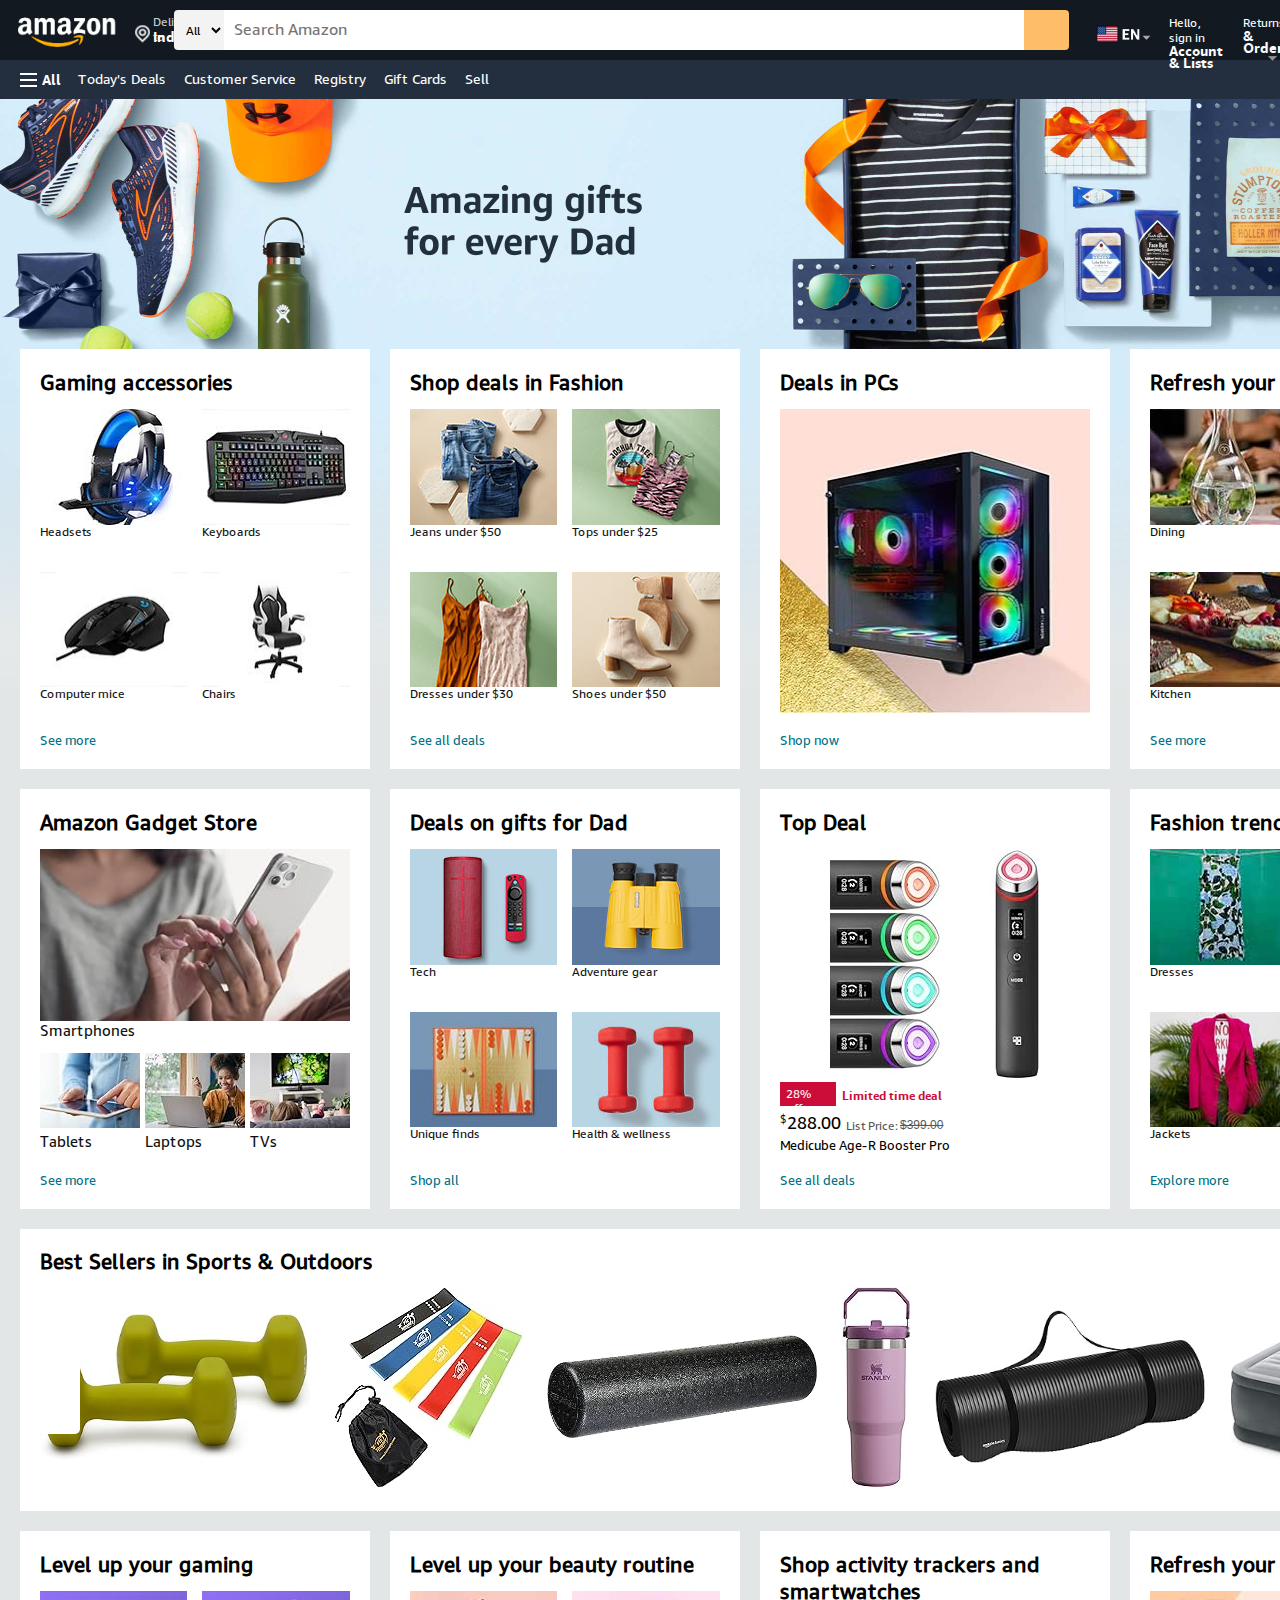
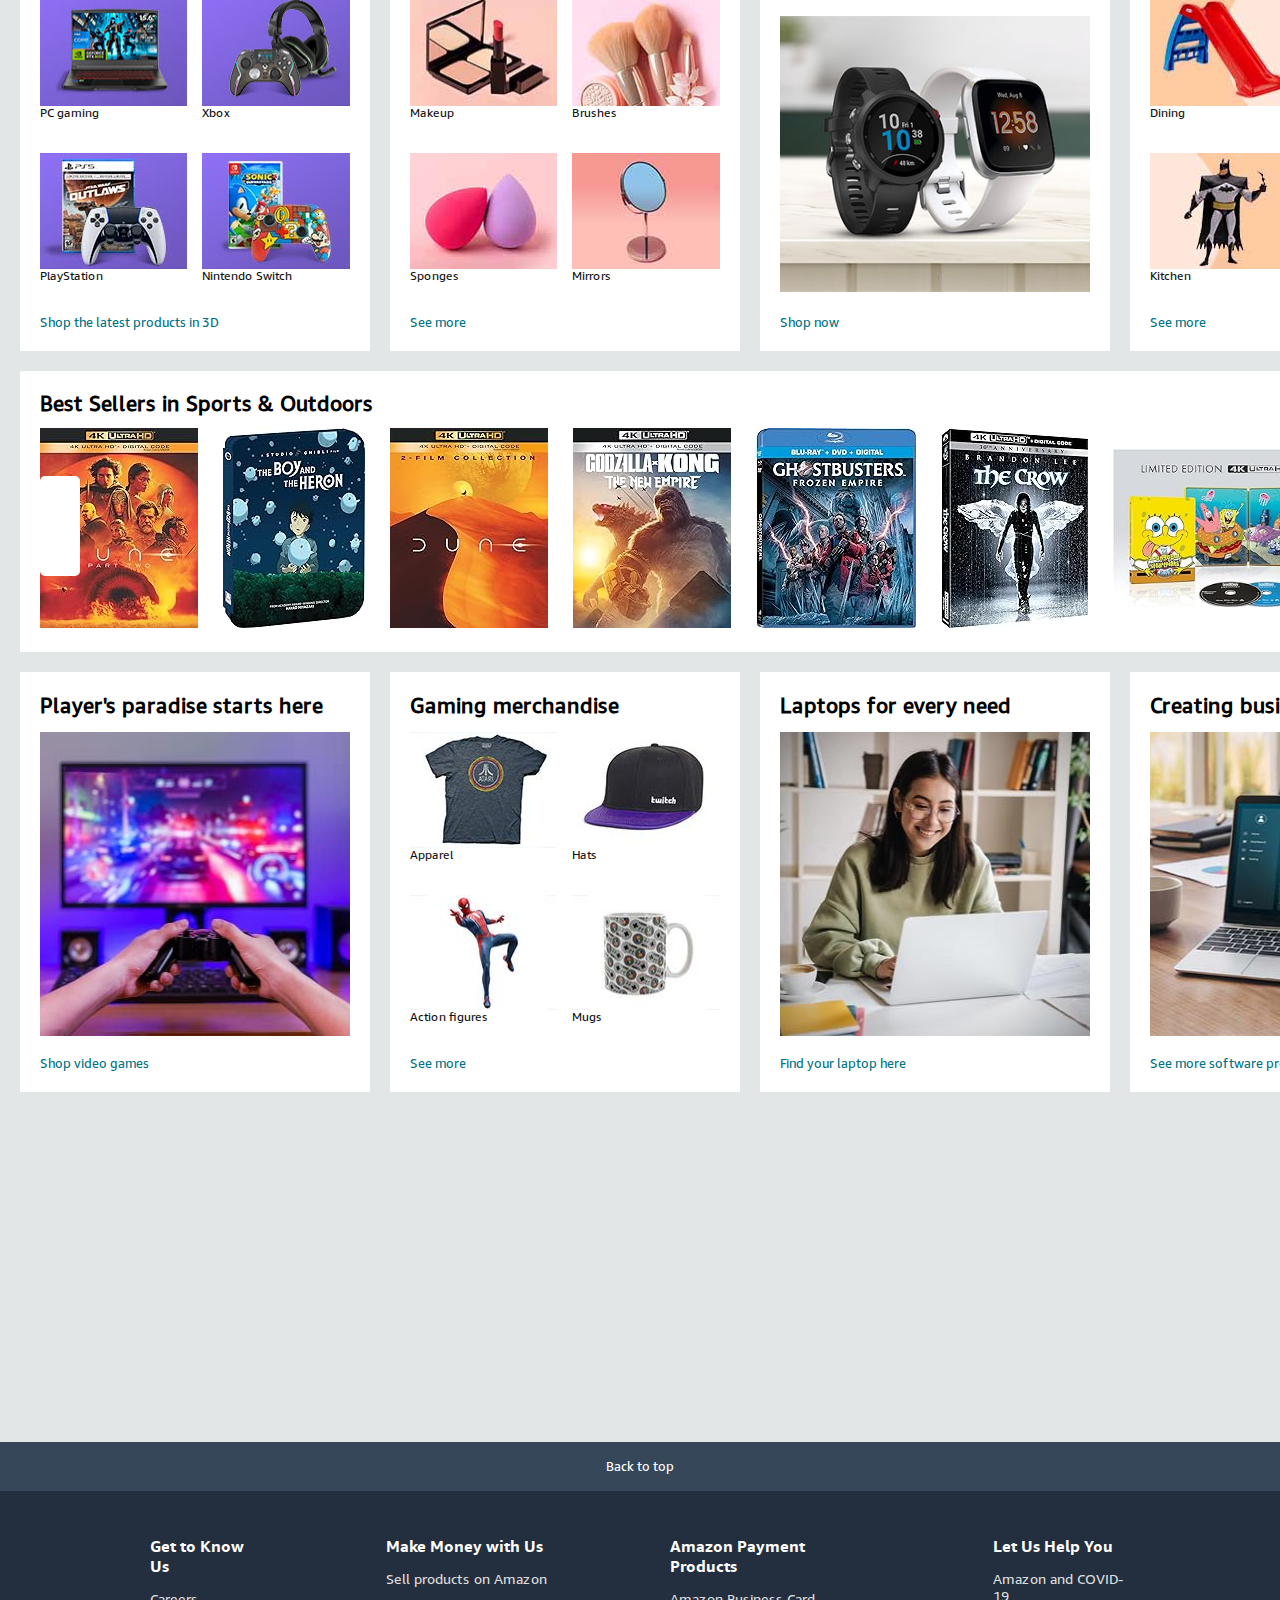
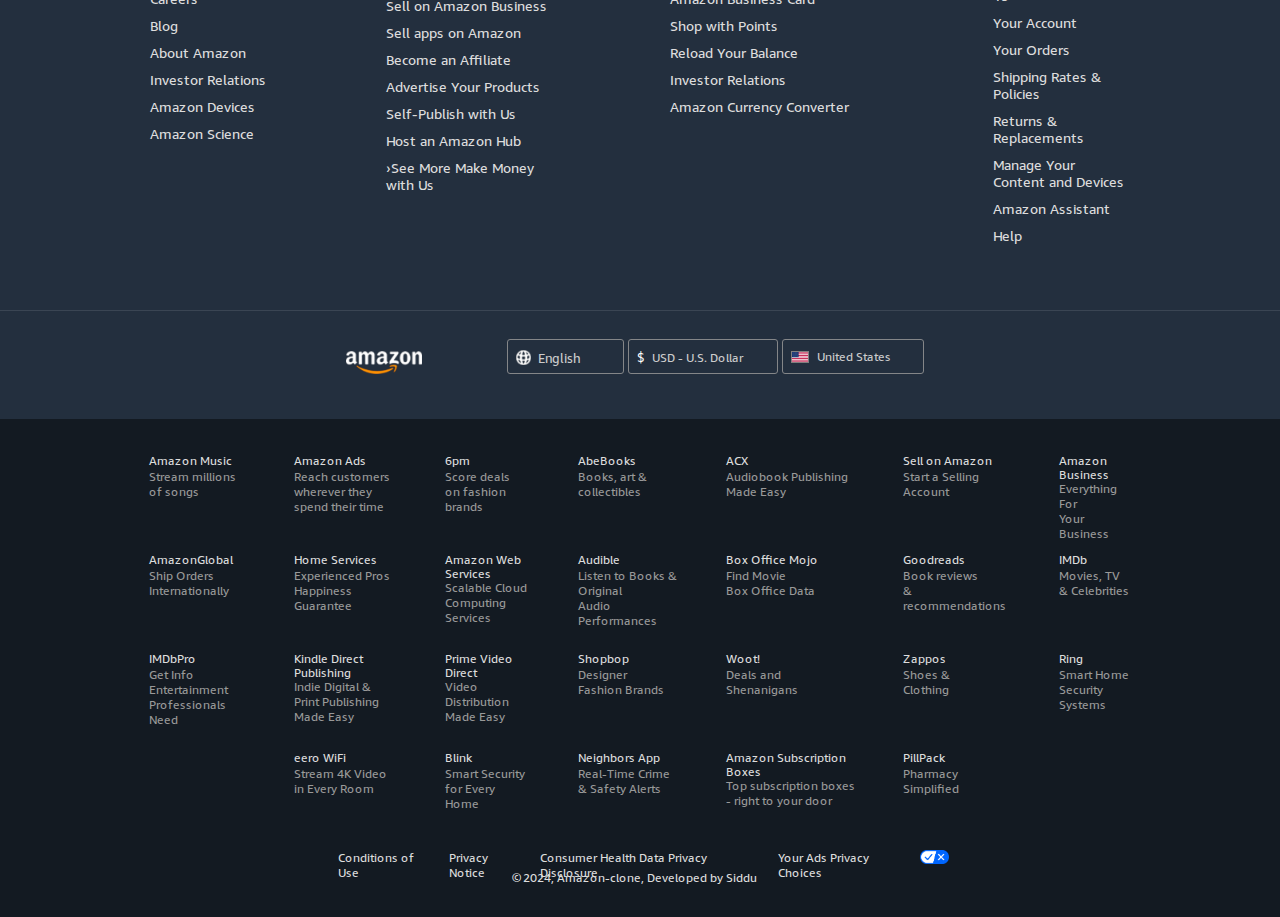
==== index.html @ ac3d7bfd "first commit" ====
<!DOCTYPE html>
<html lang="en">

<head>
  <meta charset="UTF-8" />
  <meta name="viewport" content="width=device-width, initial-scale=1.0" />
  <title>Amazon</title>
  <link rel="stylesheet" href="style.css" />
  <link rel="icon"
    href="[data-uri]" />
  <link rel="stylesheet" href="https://cdnjs.cloudflare.com/ajax/libs/font-awesome/6.5.2/css/all.min.css"
    integrity="sha512-SnH5WK+bZxgPHs44uWIX+LLJAJ9/2PkPKZ5QiAj6Ta86w+fsb2TkcmfRyVX3pBnMFcV7oQPJkl9QevSCWr3W6A=="
    crossorigin="anonymous" referrerpolicy="no-referrer" />
  <link rel="stylesheet" href="s.css">
</head>

<body>
  <header>
    <div class="nav-bar">
      <div class="container">
        <div class="logo">
          <img class="logo-ss" src="assets/logo0.PNG" width="99px" height="49px" alt="" />
        </div>

        <div class="loc">
          <div class="loc-icon">
            <img src="assets/3.0.PNG" width="15ppx" height="18px" alt="" />
            <div class="add">
              <div class="add">
                <p id="d">Deliver to</p>
                <p id="i">India</p>
              </div>
            </div>
          </div>
        </div>
        <div class="nav-search">
          <select class="search-select">
            <option class="option">All</option>
          </select>
          <input placeholder="Search Amazon" class="search-input" />
          <div class="search-icon">
            <i class="fa-solid fa-magnifying-glass"></i>
          </div>
        </div>
        <div class="lang">
          <div class="en">
            <img src="assets/EN2.png" class="EN" width="55px" height="17.5px" alt="" />
          </div>
        </div>
        <div class="text1">
          <p class="t1">Hello, sign in</p>
          <div class="t2-">
            <p class="t2">Account & Lists</p>
            <img class="dd" src="assets/60995.png" width="9px" alt="" />
          </div>
        </div>
        <div class="text2">
          <p class="t1">Returns</p>
          <div class="t2-">
            <p class="t2">& Orders</p>
          </div>
        </div>
        <div class="cart">
          <img class="cartimg" src="assets/cart.png" height="28px" width="39px" alt="" />
          <div class="o">
            <p>0</p>
          </div>
          <div class="t3">
            <p class="t2">Cart</p>
          </div>
        </div>
      </div>
    </div>
    <div class="nav-bar-bar">
      <div class="container2">
        <div onclick="openNav()" class="all1">
          <img class="bar" src="assets/bar.png" width="17px" height="14px" alt="" />
          <p class="all2">All</p>
          </a>
        </div>
        <div class="pannel">
          <div class="pannel-ops">
            <a href="#">
              <p class="p1">Today's Deals</p>
              <p class="p1">Customer Service</p>
              <p class="p1">Registry</p>
              <p class="p1">Gift Cards</p>
              <p class="p1">Sell</p>
            </a>
          </div>
        </div>
      </div>
    </div>
  </header>
  <div onclick="closeNav()" class="overlay" id="over-lay"></div>
  <div onclick="closeNav()" class="xx" id="xxx"><i class="fa-solid fa-xmark"></i></i></div>
  <div class="side-bar" id="mysidenav">
    <div class="side-bar-heder">
      <div class="user-icon">
        <i class="fa-solid fa-circle-user"></i>
      </div>
      <p>Hello, sign in</p>
    </div>
    <div class="main-con">
      <div class="side-bar-con-header">Digital Content & Devices</div>

      <div class="sidenavrow">
        <div>Amazon Music</div>
        <i class="fa-solid fa-chevron-right" style="color: #8e9090"></i>
      </div>
      <div class="sidenavrow">
        <div>Kindle E-readers & Books</div>
        <i class="fa-solid fa-chevron-right" style="color: #8e9090"></i>
      </div>
      <div class="sidenavrow">
        <div>Amazon Appstore</div>
        <i class="fa-solid fa-chevron-right" style="color: #8e9090"></i>
      </div>
      <hr>
      <div class="side-bar-con-header">Shop by Department</div>

      <div class="sidenavrow">
        <div>Electronics</div>
        <i class="fa-solid fa-chevron-right" style="color: #8e9090"></i>
      </div>
      <div class="sidenavrow">
        <div>Computer</div>
        <i class="fa-solid fa-chevron-right" style="color: #8e9090"></i>
      </div>
      <div class="sidenavrow">
        <div>Smart Home</div>
        <i class="fa-solid fa-chevron-right" style="color: #8e9090"></i>
      </div>
      <div class="sidenavrow">
        <div>Arts & Crafts</div>
        <i class="fa-solid fa-chevron-right" style="color: #8e9090"></i>
      </div>
      <hr>
      <div class="sidenavrow">
        <div>Automotive</div>
        <i class="fa-solid fa-chevron-right" style="color: #8e9090"></i>
      </div>
      <div class="sidenavrow">
        <div>Baby</div>
        <i class="fa-solid fa-chevron-right" style="color: #8e9090"></i>
      </div>
      <div class="sidenavrow">
        <div>Beauty and Personal Care</div>
        <i class="fa-solid fa-chevron-right" style="color: #8e9090"></i>
      </div>
      <div class="sidenavrow">
        <div>Women's Fashion</div>
        <i class="fa-solid fa-chevron-right" style="color: #8e9090"></i>
      </div>
      <div class="sidenavrow">
        <div>Men's Fashion</div>
        <i class="fa-solid fa-chevron-right" style="color: #8e9090"></i>
      </div>
      <div class="sidenavrow">
        <div>Boys' Fashion</div>
        <i class="fa-solid fa-chevron-right" style="color: #8e9090"></i>
      </div>
      <div class="sidenavrow">
        <div>Health and Household</div>
        <i class="fa-solid fa-chevron-right" style="color: #8e9090"></i>
      </div>
      <div class="sidenavrow">
        <div>Home and Kitchen</div>
        <i class="fa-solid fa-chevron-right" style="color: #8e9090"></i>
      </div>
      <div class="sidenavrow">
        <div>Industrial and Scientific</div>
        <i class="fa-solid fa-chevron-right" style="color: #8e9090"></i>
      </div>
      <div class="sidenavrow">
        <div>Sports and Outdoors</div>
        <i class="fa-solid fa-chevron-right" style="color: #8e9090"></i>
      </div>
      <div class="sidenavrow">
        <div>Software</div>
        <i class="fa-solid fa-chevron-right" style="color: #8e9090"></i>
      </div>
      <div class="sidenavrow">
        <div>Toys and Games</div>
        <i class="fa-solid fa-chevron-right" style="color: #8e9090"></i>
      </div>
      <div class="sidenavrow">
        <div>Video Games</div>
        <i class="fa-solid fa-chevron-right" style="color: #8e9090"></i>
      </div>
      <div class="sidenavrow">
        <div>See less</div>
        <i class="fa-solid fa-chevron-right" style="color: #8e9090"></i>
      </div>

    </div>
  </div>


  <section>
    <div class="slider">
      <div class="mask1">
        <div class="slider-img-list">
          <img src="assets/1.jpg" class="slider-img" alt="">
          <img src="assets/2.jpg" class="slider-img" alt="">
          <img src="assets/3.jpg" class="slider-img" alt="">
          <img src="assets/4.jpg" class="slider-img" alt="">
          <img src="assets/5.jpg" class="slider-img" alt="">
          <img src="assets/6.jpg" class="slider-img" alt="">
        </div>
      </div>
      <div class="all">
        <button class="btn-left" id="slide-btn-left"><i class="fa-solid fa-chevron-left"></i></button>
        <button class="btn-right" id="slide-btn-right"><i class="fa-solid fa-chevron-right"></i></button>
      </div>
    </div>
  </section>


  <div class="container3">

    <div class="product-card cc1">
      <h2>Gaming accessories</h2>
      <div class="product-img1 product-img"><img src="assets/product carts/1/1.jpg" alt="">
        <div class="p1-text">Headsets</div>
      </div>

      <div class="product-img2 product-img"><img src="assets/product carts/1/2.jpg" alt="">
        <div class="p1-text">Keyboards</div>
      </div>

      <div class="product-img3 product-img"><img src="assets/product carts/1/3.jpg" alt="">
        <div class="p1-text">Computer mice</div>
      </div>

      <div class="product-img4 product-img"><img src="assets/product carts/1/4.jpg" alt="">
        <div class="p1-text">Chairs</div>
      </div>

      <a href="#">See more</a>
    </div>
    <div class="product-card">
      <h2>Shop deals in Fashion</h2>
      <div class="product-img1 product-img"><img src="assets/product carts/2/1.jpg" alt="">
        <div class="p1-text">Jeans under $50</div>
      </div>

      <div class="product-img2 product-img"><img src="assets/product carts/2/2.jpg" alt="">
        <div class="p1-text">Tops under $25</div>
      </div>

      <div class="product-img3 product-img"><img src="assets/product carts/2/3.jpg" alt="">
        <div class="p1-text">Dresses under $30</div>
      </div>

      <div class="product-img4 product-img"><img src="assets/product carts/2/4.jpg" alt="">
        <div class="p1-text">Shoes under $50</div>
      </div>

      <a href="#">See all deals</a>
    </div>
    <div class="product-card">
      <h2>Deals in PCs</h2>
      <div class="product-img1B product-img"><img src="assets/product carts/3/1.jpg" alt=""></div>
      <a href="#">Shop now</a>
    </div>
    <div class="product-card cc4">
      <h2>Refresh your space</h2>
      <div class="product-img1 product-img"><img src="assets/product carts/4/1.jpg" alt="">
        <div class="p1-text">Dining</div>
      </div>

      <div class="product-img2 product-img"><img src="assets/product carts/4/2.jpg" alt="">
        <div class="p1-text">Home</div>
      </div>

      <div class="product-img3 product-img"><img src="assets/product carts/4/3.jpg" alt="">
        <div class="p1-text">Kitchen</div>
      </div>

      <div class="product-img4 product-img"><img src="assets/product carts/4/4.jpg" alt="">
        <div class="p1-text">Health and Beauty</div>
      </div>

      <a href="#">See more</a>
    </div>

    <div class="row-spe"></div>


    <div class="product-card cc1">
      <h2>Amazon Gadget Store</h2>
      <div class="cc1-p-i1"><img src="assets/product carts/5/1.jpg" alt="">
        <div class="p1-text">Smartphones</div>
      </div>
      <div class="cc1-p-i2"><img src="assets/product carts/5/2.jpg" alt="">
        <div class="p1-text">Tablets</div>
      </div>
      <div class="cc1-p-i2 mid-cc1-p-i3"><img src="assets/product carts/5/3.jpg" alt="">
        <div class="p1-text">Laptops</div>
      </div>
      <div class="cc1-p-i2"><img src="assets/product carts/5/4.jpg" alt="">
        <div class="p1-text">TVs</div>
      </div>
      <a href="#">See more</a>
    </div>
    <div class="product-card">
      <h2>Deals on gifts for Dad</h2>
      <div class="product-img1 product-img"><img src="assets/product carts/6/1.jpg" alt="">
        <div class="p1-text">Tech</div>
      </div>

      <div class="product-img2 product-img"><img src="assets/product carts/6/2.jpg" alt="">
        <div class="p1-text">Adventure gear</div>
      </div>

      <div class="product-img3 product-img"><img src="assets/product carts/6/3.jpg" alt="">
        <div class="p1-text">Unique finds</div>
      </div>

      <div class="product-img4 product-img"><img src="assets/product carts/6/4.jpg" alt="">
        <div class="p1-text">Health & wellness</div>
      </div>

      <a href="#">Shop all</a>
    </div>
    <div class="product-card">
      <h2>Top Deal</h2>
      <div class="product-img1Ba product-img"><img src="assets/product carts/7/1.jpg" alt=""></div>
      <div class="dis-28">
        <p>28% off</p><span>Limited time deal</span>
      </div>
      <div class="dis-pri"><span>$</span>288.00<p>List Price:
        <div class="line">$399.00</div>
        </p>
        <hr>
        <div class="dis-list">Medicube Age-R Booster Pro</div>
      </div>

      <a href="#">See all deals</a>
    </div>
    <div class="product-card cc4">
      <h2>Fashion trends you like</h2>
      <div class="product-img1 product-img"><img src="assets/product carts/8/1.jpg" alt="">
        <div class="p1-text">Dresses</div>
      </div>

      <div class="product-img2 product-img"><img src="assets/product carts/8/2.jpg" alt="">
        <div class="p1-text">Knits</div>
      </div>

      <div class="product-img3 product-img"><img src="assets/product carts/8/3.jpg" alt="">
        <div class="p1-text">Jackets</div>
      </div>

      <div class="product-img4 product-img"><img src="assets/product carts/8/4.jpg" alt="">
        <div class="p1-text">Jewelry</div>
      </div>

      <a href="#">Explore more</a>
    </div>

    <div class="row-spe"></div>

    <div class="pro-slider">
      <h2>Best Sellers in Sports & Outdoors</h2>
      <div class="proslider">
        <button class="right-bar">
          <div class="isl"><i class="fa-solid fa-chevron-left"></i></div>
        </button>
        <button class="right-bar left">
          <div class="isl"><i class="fa-solid fa-chevron-right"></i></div>
        </button>
        <div class="slide">
          <img class="simg" src="assets/slider/1/1.jpg" alt="">
          <img class="simg" src="assets/slider/1/2.jpg" alt="">
          <img class="simg" src="assets/slider/1/3.jpg" alt="">
          <img class="simg" src="assets/slider/1/4.jpg" alt="">
          <img class="simg" src="assets/slider/1/5.jpg" alt="">
          <img class="simg" src="assets/slider/1/6.jpg" alt="">
          <img class="simg" src="assets/slider/1/7.jpg" alt="">
          <img class="simg" src="assets/slider/1/8.jpg" alt="">
          <img class="simg" src="assets/slider/1/9.jpg" alt="">
          <img class="simg" src="assets/slider/1/10.jpg" alt="">
          <img class="simg" src="assets/slider/1/11.jpg" alt="">
          <img class="simg" src="assets/slider/1/12.jpg" alt="">
          <img class="simg" src="assets/slider/1/13.jpg" alt="">
          <img class="simg" src="assets/slider/1/14.jpg" alt="">
          <img class="simg" src="assets/slider/1/15.jpg" alt="">
          <img class="simg" src="assets/slider/1/16.jpg" alt="">
          <img class="simg" src="assets/slider/1/17.jpg" alt="">
          <img class="simg" src="assets/slider/1/18.jpg" alt="">
          <img class="simg" src="assets/slider/1/19.jpg" alt="">
          <img class="simg" src="assets/slider/1/20.jpg" alt="">
        </div>
      </div>
    </div>

    <div class="row-spe"></div>



    <div class="product-card cc1">
      <h2>Level up your gaming</h2>
      <div class="product-img1 product-img"><img src="assets/product carts/9/1.jpg" alt="">
        <div class="p1-text">PC gaming</div>
      </div>

      <div class="product-img2 product-img"><img src="assets/product carts/9/2.jpg" alt="">
        <div class="p1-text">Xbox</div>
      </div>

      <div class="product-img3 product-img"><img src="assets/product carts/9/3.jpg" alt="">
        <div class="p1-text">PlayStation</div>
      </div>

      <div class="product-img4 product-img"><img src="assets/product carts/9/4.jpg" alt="">
        <div class="p1-text">Nintendo Switch</div>
      </div>

      <a href="#">Shop the latest products in 3D</a>
    </div>
    <div class="product-card">
      <h2>Level up your beauty routine</h2>
      <div class="product-img1 product-img"><img src="assets/product carts/10/1.jpg" alt="">
        <div class="p1-text">Makeup</div>
      </div>

      <div class="product-img2 product-img"><img src="assets/product carts/10/2.jpg" alt="">
        <div class="p1-text">Brushes</div>
      </div>

      <div class="product-img3 product-img"><img src="assets/product carts/10/3.jpg" alt="">
        <div class="p1-text">Sponges</div>
      </div>

      <div class="product-img4 product-img"><img src="assets/product carts/10/4.jpg" alt="">
        <div class="p1-text">Mirrors</div>
      </div>

      <a href="#">See more</a>
    </div>
    <div class="product-card">
      <h2>Shop activity trackers and smartwatches</h2>
      <div class="product-img1B product-img sp1"><img src="assets/product carts/11/1.jpg" alt=""></div>
      <a href="#">Shop now</a>
    </div>
    <div class="product-card cc4">
      <h2>Refresh your space</h2>
      <div class="product-img1 product-img"><img src="assets/product carts/12/1.jpg" alt="">
        <div class="p1-text">Dining</div>
      </div>

      <div class="product-img2 product-img"><img src="assets/product carts/12/2.jpg" alt="">
        <div class="p1-text">Home</div>
      </div>

      <div class="product-img3 product-img"><img src="assets/product carts/12/3.jpg" alt="">
        <div class="p1-text">Kitchen</div>
      </div>

      <div class="product-img4 product-img"><img src="assets/product carts/12/4.jpg" alt="">
        <div class="p1-text">Health and Beauty</div>
      </div>

      <a href="#">See more</a>
    </div>

    <div class="row-spe"></div>

    <div class="pro-slider">
      <h2>Best Sellers in Sports & Outdoors</h2>
      <div class="proslider">
        <button class="right-bar">
          <div class="isl"><i class="fa-solid fa-chevron-left"></i></div>
        </button>
        <button class="right-bar left">
          <div class="isl"><i class="fa-solid fa-chevron-right"></i></div>
        </button>
        <div class="slide">
          <img class="simg" src="assets/slider/2/1.jpg" alt="">
          <img class="simg" src="assets/slider/2/2.jpg" alt="">
          <img class="simg" src="assets/slider/2/3.jpg" alt="">
          <img class="simg" src="assets/slider/2/4.jpg" alt="">
          <img class="simg" src="assets/slider/2/5.jpg" alt="">
          <img class="simg" src="assets/slider/2/6.jpg" alt="">
          <img class="simg" src="assets/slider/2/7.jpg" alt="">
          <img class="simg" src="assets/slider/2/8.jpg" alt="">
          <img class="simg" src="assets/slider/2/9.jpg" alt="">
          <img class="simg" src="assets/slider/2/10.jpg" alt="">
          <img class="simg" src="assets/slider/2/11.jpg" alt="">
          <img class="simg" src="assets/slider/2/12.jpg" alt="">
          <img class="simg" src="assets/slider/2/13.jpg" alt="">
          <img class="simg" src="assets/slider/2/14.jpg" alt="">
          <img class="simg" src="assets/slider/2/15.jpg" alt="">
          <img class="simg" src="assets/slider/2/16.jpg" alt="">
          <img class="simg" src="assets/slider/2/17.jpg" alt="">
          <img class="simg" src="assets/slider/2/18.jpg" alt="">
          <img class="simg" src="assets/slider/2/19.jpg" alt="">
          <img class="simg" src="assets/slider/2/20.jpg" alt="">
        </div>
      </div>
    </div>

    <div class="row-spe"></div>

    <div class="product-card lf1">
      <h2>Player's paradise starts here</h2>
      <div class="product-img1B product-img"><img src="assets/product carts/13/1.jpg" alt=""></div>
      <a href="#">Shop video games</a>
    </div>
    <div class="product-card">
      <h2>Gaming merchandise</h2>
      <div class="product-img1 product-img"><img src="assets/product carts/14/1.jpg" alt="">
        <div class="p1-text">Apparel</div>
      </div>

      <div class="product-img2 product-img"><img src="assets/product carts/14/2.jpg" alt="">
        <div class="p1-text">Hats</div>
      </div>

      <div class="product-img3 product-img"><img src="assets/product carts/14/3.jpg" alt="">
        <div class="p1-text">Action figures</div>
      </div>

      <div class="product-img4 product-img"><img src="assets/product carts/14/4.jpg" alt="">
        <div class="p1-text">Mugs</div>
      </div>

      <a href="#">See more</a>
    </div>
    <div class="product-card">
      <h2>Laptops for every need</h2>
      <div class="product-img1B product-img"><img src="assets/product carts/13/2.jpg" alt=""></div>
      <a href="#">Find your laptop here</a>
    </div>
    <div class="product-card ll1">
      <h2>Creating business solutions</h2>
      <div class="product-img1B product-img"><img src="assets/product carts/13/3.jpg" alt=""></div>
      <a href="#">See more software products</a>
    </div>
  </div>





  <script src="script.js"></script>
</body>

<footer>
  <div class="back"><a href="#">Back to top</a></div>
  <div class="footer2">
    <div class="foot2">
      <div class="foot2-con">
        <div class="li1">
          <ul>
            <span class="sp1">Get to Know Us</span>
            <div class="space"></div>
            <a href="#">Careers</a>
            <a href="#">Blog</a>
            <a href="#">About Amazon</a>
            <a href="#">Investor Relations</a>
            <a href="#">Amazon Devices</a>
            <a href="#">Amazon Science</a>
          </ul>
        </div>

        <div class="col-sep"></div>

        <div class="li1 li2">
          <ul>
            <span class="sp1">Make Money with Us</span>
            <div class="space"></div>
            <a href="#">Sell products on Amazon</a>
            <a href="#">Sell on Amazon Business</a>
            <a href="#">Sell apps on Amazon</a>
            <a href="#">Become an Affiliate</a>
            <a href="#">Advertise Your Products</a>
            <a href="#">Self-Publish with Us</a>
            <a href="#">Host an Amazon Hub</a>
            <a href="#">›See More Make Money with Us</a>
          </ul>
        </div>

        <div class="col-sep"></div>

        <div class="li1 li3">
          <ul>
            <span class="sp1">Amazon Payment Products</span>
            <div class="space"></div>
            <a href="#">Amazon Business Card</a>
            <a href="#">Shop with Points</a>
            <a href="#">Reload Your Balance</a>
            <a href="#">Investor Relations</a>
            <a href="#">Amazon Currency Converter</a>
          </ul>
        </div>

        <div class="col-sep"></div>

        <div class="li1 li4">
          <ul>
            <span class="sp1">Let Us Help You</span>
            <div class="space"></div>
            <a href="#">Amazon and COVID-19</a>
            <a href="#">Your Account</a>
            <a href="#">Your Orders</a>
            <a href="#">Shipping Rates & Policies</a>
            <a href="#">Returns & Replacements</a>
            <a href="#">Manage Your Content and Devices</a>
            <a href="#">Amazon Assistant</a>
            <a href="#">Help</a>
          </ul>
        </div>
      </div>
    </div>
    <div class="footer-line"></div>
    <div class="footer3">
      <div class="foot3">
        <div class="logo2-con"><img src="assets/logo-foot.PNG" width="76px" height="23px" alt=""></div>
        <div class="foot3-boxs">
          <div class="world-foot">
            <img src="assets/world-foot.PNG" width="15px" height="15px" alt="">
            <div class="foot-eng">English</div>
            <ul class="up-down">
              <div class="uu"><i class="fa-solid fa-caret-up"></i></div>
              <div class="dd"><i class="fa-solid fa-caret-down"></i></div>
            </ul>
          </div>
          <div class="foot-usd">
            <span>$</span>
            <div class="usd">USD - U.S. Dollar</div>
          </div>
          <div class="usa">
            <div class="us-logo"><img src="assets/usa.png" width="16px" height="10px" alt=""></div>
            <div class="usd">United States</div>
          </div>
        </div>
      </div>
    </div>

    <div class="footer4">
      <div class="foot4">
        <div class="flc1">
          <div class="fli fli1">
            <ul>
              <span>Amazon Music</span>
              <a href="#">Stream millions of songs</a>
            </ul>
          </div>
          <div class="fl-col-sep"></div>
          <div class="fli fli2">
            <ul>
              <span>Amazon Ads</span>
              <a href="#">Reach customers wherever they spend their time</a>
            </ul>
          </div>
          <div class="fl-col-sep"></div>
          <div class="fli fli3">
            <ul>
              <span>6pm</span>
              <a href="#">Score deals</a>
              <a href="#">on fashion brands</a>
            </ul>
          </div>
          <div class="fl-col-sep"></div>
          <div class="fli fli4">
            <ul>
              <span>AbeBooks</span>
              <a href="#">Books, art & collectibles</a>
            </ul>
          </div>
          <div class="fl-col-sep"></div>
          <div class="fli fli5">
            <ul>
              <span>ACX</span>
              <a href="#">Audiobook Publishing Made Easy</a>
            </ul>
          </div>
          <div class="fl-col-sep"></div>
          <div class="fli fli6">
            <ul>
              <span>Sell on Amazon</span>
              <a href="#">Start a Selling Account</a>
            </ul>
          </div>
          <div class="fl-col-sep"></div>
          <div class="fli fli7">
            <ul>
              <span>Amazon</span>
              <div class="sppp1">Business</div>
              <div class="sppp1-space"></div>
              <a href="#">Everything</a>
              <a href="#">For</a>
              <a href="#">Your Business</a>
            </ul>
          </div>
        </div>

        <div class="lfi-row-sep"></div>

        <div class="flc1">
          <div class="fli fli1">
            <ul>

              <span>AmazonGlobal</span>
              <a href="#">Ship Orders Internationally</a>
            </ul>
          </div>
          <div class="fl-col-sep"></div>
          <div class="fli fli2">
            <ul>
              <span>Home Services</span>
              <a href="#">Experienced Pros Happiness Guarantee</a>
            </ul>
          </div>
          <div class="fl-col-sep"></div>
          <div class="fli fli3">
            <ul>
              <span>Amazon Web</span>
              <div class="sppp1">Services</div>
              <div class="sppp1-space"></div>
              <a href="#">Scalable Cloud Computing Services</a>
            </ul>
          </div>
          <div class="fl-col-sep"></div>
          <div class="fli fli4">
            <ul>

              <span>Audible</span>
              <a href="#">Listen to Books &</a>
              <a href="#">Original</a>
              <a href="#">Audio Performances</a>
            </ul>
          </div>
          <div class="fl-col-sep"></div>
          <div class="fli fli5">
            <ul>

              <span>Box Office Mojo</span>
              <a href="#">Find Movie</a>
              <a href="#">Box Office Data</a>
            </ul>
          </div>
          <div class="fl-col-sep"></div>
          <div class="fli fli6">
            <ul>
              <span>Goodreads</span>
              <a href="#">Book reviews</a>
              <a href="#">& recommendations </a>
            </ul>
          </div>
          <div class="fl-col-sep"></div>
          <div class="fli fli7">
            <ul>

              <span>IMDb</span>
              <a href="#">Movies, TV</a>
              <a href="#">& Celebrities</a>
            </ul>
          </div>
        </div>



        <div class="lfi-row-sep"></div>

        <div class="flc1">
          <div class="fli fli1">
            <ul>
              <span>IMDbPro</span>
              <a href="#">Get Info Entertainment Professionals Need</a>
            </ul>
          </div>
          <div class="fl-col-sep"></div>
          <div class="fli fli2">
            <ul>

              <span>Kindle Direct</span>
              <div class="sppp1">Publishing</div>
              <div class="sppp1-space"></div>
              <a href="#">Indie Digital & Print Publishing Made Easy</a>
            </ul>
          </div>
          <div class="fl-col-sep"></div>
          <div class="fli fli3">
            <ul>
              <span>Prime Video</span>
              <div class="sppp1">Direct</div>
              <div class="sppp1-space"></div>
              <a href="#">Video Distribution Made Easy</a>
            </ul>
          </div>
          <div class="fl-col-sep"></div>
          <div class="fli fli4">
            <ul>


              <span>Shopbop</span>
              <a href="#">Designer</a>
              <a href="#">Fashion Brands</a>
            </ul>
          </div>
          <div class="fl-col-sep"></div>
          <div class="fli fli5">
            <ul>
              <span>Woot!</span>
              <a href="#">Deals and</a>
              <a href="#">Shenanigans</a>
            </ul>
          </div>
          <div class="fl-col-sep"></div>
          <div class="fli fli6">
            <ul>



              <span>Zappos</span>
              <a href="#">Shoes &</a>
              <a href="#">Clothing</a>
            </ul>
          </div>
          <div class="fl-col-sep"></div>
          <div class="fli fli7">
            <ul>
              <span>Ring</span>
              <a href="#">Smart Home</a>
              <a href="#">Security Systems</a>
            </ul>
          </div>
        </div>

        <div class="lfi-row-sep"></div>

        <div class="flc1">
          <div class="fli fli1">

          </div>
          <div class="fl-col-sep"></div>
          <div class="fli fli2">
            <ul>




              <span>eero WiFi</span>
              <a href="#">Stream 4K Video</a>
              <a href="#">in Every Room</a>
            </ul>
          </div>
          <div class="fl-col-sep"></div>
          <div class="fli fli3">
            <ul>
              <span>Blink</span>
              <a href="#">Smart Security</a>
              <a href="#">for Every Home</a>
            </ul>
          </div>
          <div class="fl-col-sep"></div>
          <div class="fli fli4">
            <ul>
              <span>Neighbors App</span>
              <a href="#">Real-Time Crime</a>
              <a href="#">& Safety Alerts</a>
            </ul>
          </div>
          <div class="fl-col-sep"></div>
          <div class="fli fli5">
            <ul>
              <span>Amazon Subscription</span>
              <div class="sppp1">Boxes</div>
              <div class="sppp1-space"></div>
              <a href="#">Top subscription boxes</a>
              <a href="#">- right to your door</a>
            </ul>
          </div>
          <div class="fl-col-sep"></div>
          <div class="fli fli6">
            <ul>
              <span>PillPack</span>
              <a href="#">Pharmacy Simplified</a>
            </ul>
          </div>
          <div class="fl-col-sep"></div>
          <div class="fli fli7">

          </div>
        </div>



      </div>
    </div>



    <div class="footer5">
      <div class="foot5">
        <div class="f5-col1">
          <div class="f5-con1"><p>Conditions of Use</p></div>
          <div class="f5-con2"><p>Privacy Notice</p></div>
          <div class="f5-con3"><p>Consumer Health Data Privacy Disclosure</p></div>
          <div class="f5-con4"><p>Your Ads Privacy Choices</p></div>
          <img src="assets/cpa.png" width="29px" height="14px" alt="">
        </div>
        <div class="f5-col2">©2024, Amazon-clone, Developed by Siddu</div>
      </div>

    </div>


  </div>
</footer>

</html>
---- style.css ----
@font-face {
  font-family: ember;
  src: url(assets/AmazonEmber.ttf);
}
@font-face {
  font-family: emberbold;
  src: url(assets/AmazonEmberBold.ttf);
}
* {
  margin: 0;
  font-family: "ember", Arial;
  border: border-box;
  
}
body{
  background-color: #E3E6E6;
}
.nav-bar {
  height: 60px;
  background-color: rgb(19, 25, 33);
  color: white;
  display: flex;
  align-items: center;
}
.container {
  height: 100%;
  width: 100%;
  display: flex;
  margin-left: 11px;
  margin-right: 11px;
  align-items: center;
}
.logo {
  display: flex;
  align-items: center;
}
.logo-ss {
  width: 99px;
  height: 49px;
  padding: 1px 8px 0px 6px;
  margin: 1px;
}
.logo-ss:hover {
  border: 1px solid white;
  border-radius: 3px;
}
.loc {
  display: flex;
  align-items: center;
  width: 70.638px;
  height: 50px;
  padding: 0px 9px 0px 9px;
  margin: 4.5px 2px 4.5px 0px;
}
.loc:hover {
  border: 1px solid white;
  border-radius: 3px;
}
.loc-icon {
  display: flex;
  align-items: center;
  margin-top: 8px;
  width: 15px;
  height: 18px;
}
#i {
  width: 52.638px;
  height: 16px;
  font-family: "emberbold", Arial;
  font-size: 0.875rem;
  align-items: center;
  padding-bottom: 1px;
}

#d {
  width: 52.638px;
  height: 14px;
  font-family: "ember", Arial;
  font-size: 0.75rem;
  color: #cccccc;
  align-items: center;
}
.add {
  margin-bottom: 4.5px;
  margin-left: 1.5px;
}
.nav-search {
  display: flex;
  width: 894.912px;
  height: 40px;
  border-radius: 4px;
  margin-top: 10px;
  margin-bottom: 10px;
  margin-left: 13px;
  margin-right: 11px;
}
.search-select {
  border-top-left-radius: 4px;
  border-bottom-left-radius: 4px;
  background-color: #f3f3f3;
  width: 50px;
  text-align: center;
  border: none;
  font-size: 0.75rem;
}

.option {
  font-family: "ember", Arial;
}
.search-input {
  width: 785.112px;
  border: none;
  font-size: 1rem;
  font-family: "ember";
  padding: 7px 10px 10px 10px;
}
.search-icon {
  width: 45px;
  height: 40px;
  border-top-right-radius: 4px;
  border-bottom-right-radius: 4px;
  border: none;
  display: flex;
  align-items: center;
  justify-content: center;
  font-size: 1.2rem;
  background-color: #febd68;
  color: black;
}
.lang {
  display: flex;
  width: 55.375px;
  height: 45px;
  padding: 0px 9px 5px 9px;
  margin-left: 7px;
}
.lang:hover {
  border: 1.5px solid white;
  border-radius: 3px;
}
.en {
  margin-top: 20px;
}
.t1 {
  font-family: "ember";
  font-size: 11.95px;
  font-weight: 400;
  color: white;
}
.t2 {
  font-size: 13.8px;
  font-family: "emberbold", Arial;
  color: white;
  line-height: 12px;
}
.t2- {
  display: flex;
  align-items: center;
  gap: 4px;
}
.text1 {
  height: 40px;
  padding: 10px 9px 0px 9px;
  letter-spacing: normal;
}
.text1:hover {
  border: 1.5px solid white;
  border-radius: 3px;
}
.text2 {
  height: 40px;
  padding: 10px 9px 0px 9px;
  letter-spacing: normal;
  margin-left: 2px;
}
.text2:hover {
  border: 1.5px solid white;
  border-radius: 3px;
}
.dd {
  position: absolute;
  margin-top: 22px;
  margin-left: 99px;
}
.cart {
  width: 66px;
  height: 39px;
  display: flex;
  padding: 10px 9px 0px 9px;
}
.cart:hover{
  border: 1.5px solid white;
  border-radius: 3px;
}
.o {
  font-family: "emberbold";
  font-weight: 600;
  font-size: 16px;
  color: orange;
  position: absolute;
  margin-left: 18.5px;
  height: 16px;
  top: 10px;
}
.t3 {
  display: flex;
  margin-top: 15px;
}
.nav-bar-bar {
  height: 39px;
  background-color: #232f3e;
  display: flex;
}
.container2 {
  display: flex;
  padding-left: 11px;
  height: inherit;
}
.all1 {
  display: flex;
  align-items: center;
  height: 23px;
  width: 40.413px;
  padding: 8px 9px 6.5px 9px;
  color: white;
  cursor: pointer;
  transition: visibility 0.3s;
}
.all2 {
  display: flex;
  align-items: center;
  height: 12px;
  width: 18.413px;
  padding-left: 5px;
  font-family: "emberbold";
  font-size: 14px;
  line-height: 1em;
}
.all1:hover{
  border: 1.5px solid white;
  border-radius: 3px;
}
.all1 a{
  display: flex;
  color: white;
  text-decoration: none;
  align-items: center;
}
.pannel {
  display: flex;
  align-items: baseline;
}
.pannel-ops {
  display: flex;
  color: white;
  align-items: center;
  font-size: 14px;
}
.pannel-ops a{
  display: flex;
  color: white;
  text-decoration: none;
}
.p1 {
  display: flex;
  align-items: center;
  height: 12px;
  padding: 13px 9px 12.5px 9px;
  line-height: 1em;
}
.p1:hover {
  border: 1.5px solid white;
  border-radius: 3px;
}
/*********************/
.container3{
    width: 1500px;
    max-height: 100%;
    margin: auto;
    display: flex;
    justify-content: space-between;
    background-color: #E3E6E6;
}
.product-card{
  display: flex;
  width: 350px;
  height: 385px;
  flex-wrap: wrap;
  background-color: rgb(255, 255, 255);
  transform:translateY(-350px);
  padding-bottom: 35px;
}
.product-img1{
  transform: translateY(60px);
  width: 147.250px;
  height: 115.850px;
  margin-right: 15px;
  margin-left: 20px;
}
.product-img2{
  transform: translateY(60px);
  width: 147.250px;
  height: 115.850px;
  
}
.product-img3{
  width: 147.250px;
  height: 115.850px;
  margin-right: 15px;
  margin-left: 20px;
  transform: translateY(30px);
}
.product-img4{
  width: 147.250px;
  height: 115.850px;
  transform: translateY(30px);
}
.product-img img{
  
  width: 100%;
  height: 100%;
  object-fit: cover;
}
.product-card h2{
  width: 310px;
  height: 27px;
  position: absolute;
  font-size: 21px !important;
  line-height: 27.3px !important;
  padding: 0px 20px 0px 20px;
  margin-top: 20px;
  font-family: 'ember';
}
.product-card a{
  font-size: 13px;
  text-decoration: none;
  color: #007185;
  position: absolute;
  height: 16px;
  width: 310px;
  padding-left: 20px;
  transform: translateY(383px);
}
.p1-text{
  font-size: 12px;
  transform: translateY(-5px);
  color: #0f1111;
}
.cc1{
  margin-left: 20px;
}
.lf1{
  margin-left: 20px;
}
.ll1{
  margin-right: 20px;
}
.cc4{
  margin-right: 20px;
}
.product-img1B{
  width: 310px;
  height: 303.7px;
  margin-right: 15px;
  margin-left: 20px;
  transform: translateY(60px);
}
.cc32{
  padding: 20px;
  display: flex;
  justify-content: space-between;
}
.product-img1Ba{
  width: 310px;
  height: 229.992px;
  margin-right: 50px;
  margin-left: 50px;
  transform: translateY(60px);
}
.product-img1Ba img{
  object-fit: contain;
}
.dis-28{
  display: flex;
  margin-left: 20px;
  height: 23.953px;
  margin-top: 40px;
}
.dis-28 p{
  width: 43.945px;
  height: 15.953px;
  font-size: 12px;
  padding: 4px 6px 4px 6px;
  background-color: #cc0c39;
  color: white;
  object-fit: contain;
}
.dis-28 span{
  font-size: 12px;
  font-family: 'emberbold';
  color: #cc0c39;
  width: 248.109px;
  height: 15.984px;
  margin-left: 6px;
  margin-top: 6px;
  
}
.dis-pri{
  display: flex;
  margin-left: 20px;
  transform: translateY(-25px);
  font-size: 17px;
  transform: translateY(-18px);
}
.dis-list{
  position: absolute;
  margin-top: 15px;
  font-size: 13px;
  width: 310px;
  margin-top: 25px;
}
.line{
  font-family: Arial, Helvetica, sans-serif;
  text-decoration: line-through;
  font-size: 12px;
  color: #565959;
  margin-left: 2px;
  transform: translateY(6px);
}
.dis-pri span{
  font-size: 11px;
}
.dis-pri p{
  font-size: 12px;
  color: #565959;
  transform: translateY(6px);
  margin-left: 5px;
}
/****************card5***************/
.cc1-p-i1{
  width: 310px;
  height: 172px;
  
}
.cc1-p-i1 img{
  width: 100%;
  height: 100%;
  object-fit: cover;
  margin-right: 15px;
  margin-left: 20px;
  transform: translateY(60px);
}
.cc1-p-i1 .p1-text{
  transform: translateY(56px);
  margin-left: 20px;
  font-size: 15px;
}
.cc1-p-i2{
  width: 100px;
  height: 75px;
}
.cc1-p-i2 img{
  width: 100%;
  height: 100%;
  object-fit: cover;
  margin-right: 15px;
  margin-left: 20px;
  transform: translateY(23px);
}
.cc1-p-i2 .p1-text{
  transform: translateY(23px);
  margin-left: 20px;
  font-size: 15px;
}
.mid-cc1-p-i3{
  margin: 0px 5px 0px 5px;
}
.container3 a:hover{
  color: orangered;
}
.container3{
  display: flex;
  flex-wrap: wrap;
}
.row-spe{
  width: 100%;
  height: 20px;
}
/***********pro-slide******************/
.pro-slider{
  width: 1420px;
  height: 261.5px;
  background-color: white;
  transform:translateY(-350px);
  margin: auto;
  padding: 10px 20px 10px 20px;
}
.pro-slider h2{
  margin-top: 10px;
  font-size: 21px;
}
.slide{
  margin-top: 5px;
  height: 200px;
  width: 100%;
  display: flex;
  overflow-y: hidden;
}
.slide img{
 max-width: 270px;
 height: 100%;
 object-fit: contain;
 margin-right: 25px;
}
.proslider{
  display: flex;
  width: 100%;
  height: 220px;
  align-items: center;
}
.proslider{
  margin-right: 25px;
}
.right-bar{
  position: absolute;
  width: 40px;
  height: 100px;
  padding-right: 5px;
  background-color: #ffffff;
  display: flex;
  align-items: center;
  justify-content: center;
  border: 0px;
  border-radius:5px;
  z-index: 10;
}
.left{
  transform: translateX(1380px);
  
}
.isl i{
  width: 13px;
  height: 22px;
  font-size: 13px;
  opacity: 0.7;
}

.isl i:hover{
  opacity: 1;
}

.right-bar:focus{
  box-shadow: inset 0 0 0 2px #fff, inset 0 0 0 4px #008296;
  border-radius: 5px;
}


.sp1{
  width: 310px;
  height: 276.4px;
  transform: translateY(85px);
}








.back{
  height: 49px;
  display: flex;
  background-color: #37475A;
  align-items: center;
  text-align: center;
  justify-content: center;
  z-index: 1;
}
.back a{
  font-size: 13px;
  text-decoration: none;
  color: white;
  width: 100%;
  height: 18px;
}
.back:hover{
  background-color:#4c5c6e
}
.footer2{
  background-color: #232F3E;
  height: 961px;
}
.foot2{
  display: flex;
  padding-top: 45px;
  justify-content: center
}
.li1{
  text-align: left;
  font-size: 14px;
  width: 116.5px;
  height: 318.5px;
  padding: 0px 10px 0px 10px;
}
.li1 ul{
  width: 100%;
  padding: 0px;

}
.li1 a{
  display: block;
  margin-bottom: 10px;
  text-decoration: none;
  color: #dddddd;
}
.foot2-con{
  display: flex;
  width: 1000px;
  height: 318.5px;
}
.li2{
  width: 164.5px;
  height: 318.5px;
}
.li3{
  width: 202.5px;
  height: 318.5px;
}
.li4{
  width: 137.5px;
  height: 318.5px;
}
.col-sep{
  width: 80px;
  height: 318.5px;
  padding: 0px 10px 0px 10px;
}
.sp1{
  font-size: 16px;
  color: white;
}
.space{
  height: 14px;
  width: 100%;
}
.footer-line{  
    border-top: 1px solid #3a4553;
    margin-top: 55px;
    height: 0px;
    width: 100%;
}
.footer3{
  width: 1000px;
  height: 68px;
  margin-top: 10px;
  margin-bottom: 10px;
  margin-left: auto;
  margin-right: auto;
  
}
.foot3{
  display: flex;
  justify-content: center;
}
.logo2-con{
  width: 76px;
  height: 68px;
  padding: 0px 7.2px 0px 7.2px;
}
.logo2-con img{
  margin-top: 30px;
  margin-bottom: 15px;
}
.foot3-boxs{
  width: 427px;
  height: 35px;
  padding: 0px 7.2px 0px 7.2px;
  margin: 18px 0px 0px 70px;
}
.world-foot{
  width: 89px ;
  height: 21px;
  border: 1px solid #848688;
  border-radius: 3px;
  padding: 6px 18px 6px 8px;
  font-size: 13px;
  margin-right: 4px;
  display: flex;
  align-items: center;
}
.world-foot img{
  margin-top: 2px;
}
.foot-eng{
  width: 43px;
  height: 18px;
  padding: 0px 7.8px 0px 7.8px ;
  justify-content: center;
  font-size: 13px ;
  color: #cccccc;
  margin-top: 5px;
}
.up-down{
  padding-left: 20px;
  display: block;
  color: white;
  font-size: 11px;
  
}
.up-down i{
  height: 6px;
  font-size: 7.8px;
}
.dd{
  transform: translateY(-10px);
}
.uu{
  margin-top: 6.5px;
}
.foot3-boxs{
  display: flex;
}
.foot-usd{
  width: 122.5px;
  height: 21px;
  border: 1px solid #848688;
  border-radius: 3px;
  padding: 6px 18px 6px 8px;
  margin-right: 4px;
  display: flex;
  align-items: center;

}
.foot-usd span{
  width: 7.7px;
  height: 18px;
  margin-top: 3px;
  font-size: 13px ;
  color: #ffffff;
}
.usd{
  width: 99.5px;
  height: 18px;
  padding: 0px 7.8px 0px 7.8px ;
  font-size: 12px;
  color: #cccccc;
  transform: translateY(3px);
}
.usa{
  width: 113.5px;
  height: 21px;
  border: 1px solid #848688;
  border-radius: 3px;
  padding: 6px 18px 6px 8px;
  margin-right: 4px;
  display: flex;
}
.us-logo img{
  border: 1px solid gray;
  margin-top: 5px;
}
.footer4{
  height: 371.5px;
  max-width: 100%;
  background-color: #131A22;
  padding: 30px 0px 25px 0px;
  margin: 30px 0 0;
}
.foot4{
  height: 100%;
  width: 1000px;
  margin-left: auto;
  margin-right: auto;
}
.fli a{
  display: block;
  color: #999999;
  text-decoration: none;
  font-size: 12px;
  text-align: left;
  line-height: normal;
}
.fli span{
  color: #dddddd;
  font-size: 12px;
}
.flc1{
  display: flex;
}
.fl-col-sep{
  width: 10px;
  height: 81px;
  padding: 0px 10px 0px 10px;
}
.fli1{
  width: 97.5px;
  height: 81px;
  padding: 0px 9px 0px 9px;
}
.fli2{
  width: 103.2px;
  height: 81px;
  padding: 0px 9px 0px 9px;
}
.fli3{
  width: 84.5px;
  height: 81px;
  padding: 0px 9px 0px 9px;
}
.fli4{
  width: 100px;
  height: 81px;
  padding: 0px 9px 0px 9px;
}
.fli5{
  width: 130px;
  height: 81px;
  padding: 0px 9px 0px 9px;
}
.fli6{
  width: 108px;
  height: 81px;
  padding: 0px 9px 0px 9px;
}
.fli7{
  width: 72px;
  height: 81px;
  padding: 0px 9px 0px 9px;
}
.fli ul{
  cursor: pointer;
  width: 100%;
  padding: 0px;
  /*line-height:80%;*/
}
.fli p:hover{
  text-decoration: underline;
}

.sppp1{
  position: absolute;
  color: #dddddd;
  font-size: 12px;
  transform: translateY(-2px);
}
.fli .sppp1:hover{
  text-decoration: underline solid white;
}
.sppp1-space{
  height: 12px;
}
.lfi-row-sep{
  width: 1000px;
  height: 18px;
}
.fli ul:hover{
  text-decoration: underline solid white;
}
.li1 a:hover{
  text-decoration: underline solid white;
}
.li1 span{
  font-family: 'emberbold';
}
.footer5{
  height: 37px;
  max-width: 100%;
  background-color: #131A22;
  padding: 5px 0px 30px 0px ;
}
.foot5{
  height: 100%;
  width: 1000px;
  margin-left: auto;
  margin-right: auto;
}
.f5-col1{
  display: flex;
  font-size: 12px;
  color: #dddddd;
  justify-content: center;
}
.f5-con1{
  width: 110.5px;
  height: 19.5px;
}
.f5-con2{
  width: 91.5px;
  height: 19.5px;
}
.f5-con3{
  width: 238px;
  height: 19.5px;
}
.f5-con4{
  width: 149px;
  height: 19.5px;
}
.f5-col1 p{
  cursor: pointer;
  padding: 0px 7.2px 0px 7.2px ;
}
.f5-col1 p:hover{
  text-decoration: underline solid white;
}
.f5-col2{
  width: 255.4px;
  height: 18px;
  font-size: 12px;
  color: #dddddd;
  padding: 0px 7.2px;
  margin-left:auto ;
  margin-right: auto;
}
---- s.css ----
.slider{
    cursor: pointer;
    width: 1500px;
    height: 600px;
    margin: auto;
    background-color: #E3E6E6;
  }
  .slider-img-list{
    display: flex;
    overflow-y: hidden;
    
  }
  .slider-img{
    max-width: 100%;
    transition: transform 0.3s;
  }
  .mask1{
    mask-image: linear-gradient(to bottom,#000000 50%,transparent 100%);
  }
  .all{
    position: absolute;
    top: 99px;
    font-size: 51px;
    display: flex;
    align-items: center;
  }
  .con-btn{
    display: flex;
    align-items: center;
  
  }
  .btn-left{
    display: flex;
    width: 80px;
    height: 250px;
    font-size: 50px;
    align-items: center;
    text-align: center;
    background-color: transparent;
    padding-left: 25px;
    border: 0px;
    border-radius: 5px;
  }
  .btn-right{
    display: flex;
    width: 80px;
    height: 250px;
    font-size: 50px;
    align-items: center;
    text-align: center;
    background-color: transparent;
    padding-left: 25px;
    margin-left: 1340px;
    border: 0px;
    border-radius: 5px;
  }
  .btn-left:focus {
    cursor: pointer;
    box-shadow: inset 0 0 0 2px #fff, inset 0 0 0 4px #008296;
  }
  .btn-right:focus {
    cursor: pointer;
    box-shadow: inset 0 0 0 2px #fff, inset 0 0 0 4px #008296;
  }
  /**************************************************/
  
  .xx{
    display: none;
    margin: 13px  0px 0px 378px;
    position: fixed;
    top: 0;
    left: 0;
    z-index: 1000;
    color: rgb(255, 255, 255);
    font-size: 30px;
    cursor: pointer;
    transition: visibility 0.5s;
  }
  
  .side-bar{
    max-width: 365px;
    width: 85%;
    overflow: hidden;
    height: 100%;
    position: fixed;
    top: 0;
    left: 0;
    z-index: 1000;
    background-color: white;
    overflow-y: hidden;
    transform: translate(-365px);
  }
  .side-bar-heder{
    display: flex;
    align-items: center;
    text-align: center;
    height: 50px;
    background-color: #232f3e;
    color: white;
  }
  .user-icon{
    margin: 0px 12px 0px 36px;
    font-size: 25px;
  }
  .side-bar-heder p{
    font-family: 'emberbold';
    font-size: 19px;
    font-weight: 700;
  }
  .side-bar-con-header{
    font-size: 18px;
    font-family: 'emberbold';
    font-weight: 700;
    padding: 20px 20px 5px 36px;
  }
  .sidenavrow{
    display: flex;
    justify-content: space-between;
    font-size: 14px;
    width: 295.4px;
    height: 16px;
    padding: 13px 20px 13px 36px;
    margin: 2px 0px 2px 0px ;
  }
  .sidenavrow:hover{
    background: rgb(128, 128, 128,0.15);
  }
  .sidenavrow:hover i{
    color: #111111 !important;
  }
  hr{
    height: 0.1px;
    color: gray;
    background-color: gray;
    border: 0;
    margin: 10px 0px 5px 0px;
  }
  /*****************animation*************/
  @keyframes collapse{
    0%{
      z-index: 1000;
      transform: translateX(0px);
    }
    100%{
      transform: translateX(-365px);
    }
  }
  @keyframes expand{
    0%{
      z-index: 1000;
      transform: translateX(-380px);
    }
    100%{
      transform: translateX(0px);
    }
  }
  @keyframes show{
    0%{
      opacity: 0;
    }
    100%{
      opacity: 1;
    }
  }
  @keyframes hide{
    0%{
      opacity: 0;
    }
    100%{
      opacity: 1;
    }
  }
  /*************************************/
  .overlay{
    display: none;
    position: fixed;
    top: 0;
    left: 0;
    z-index: 500;
    width: 100%;
    height: 100%;
    background-color: rgb(0, 0, 0,0.7);
  }
  
  
  /**********************************/
  
  
  
  .main-con{
    position: absolute;
    width: 100%;
    height: 100%;
    overflow-y: scroll;
  }
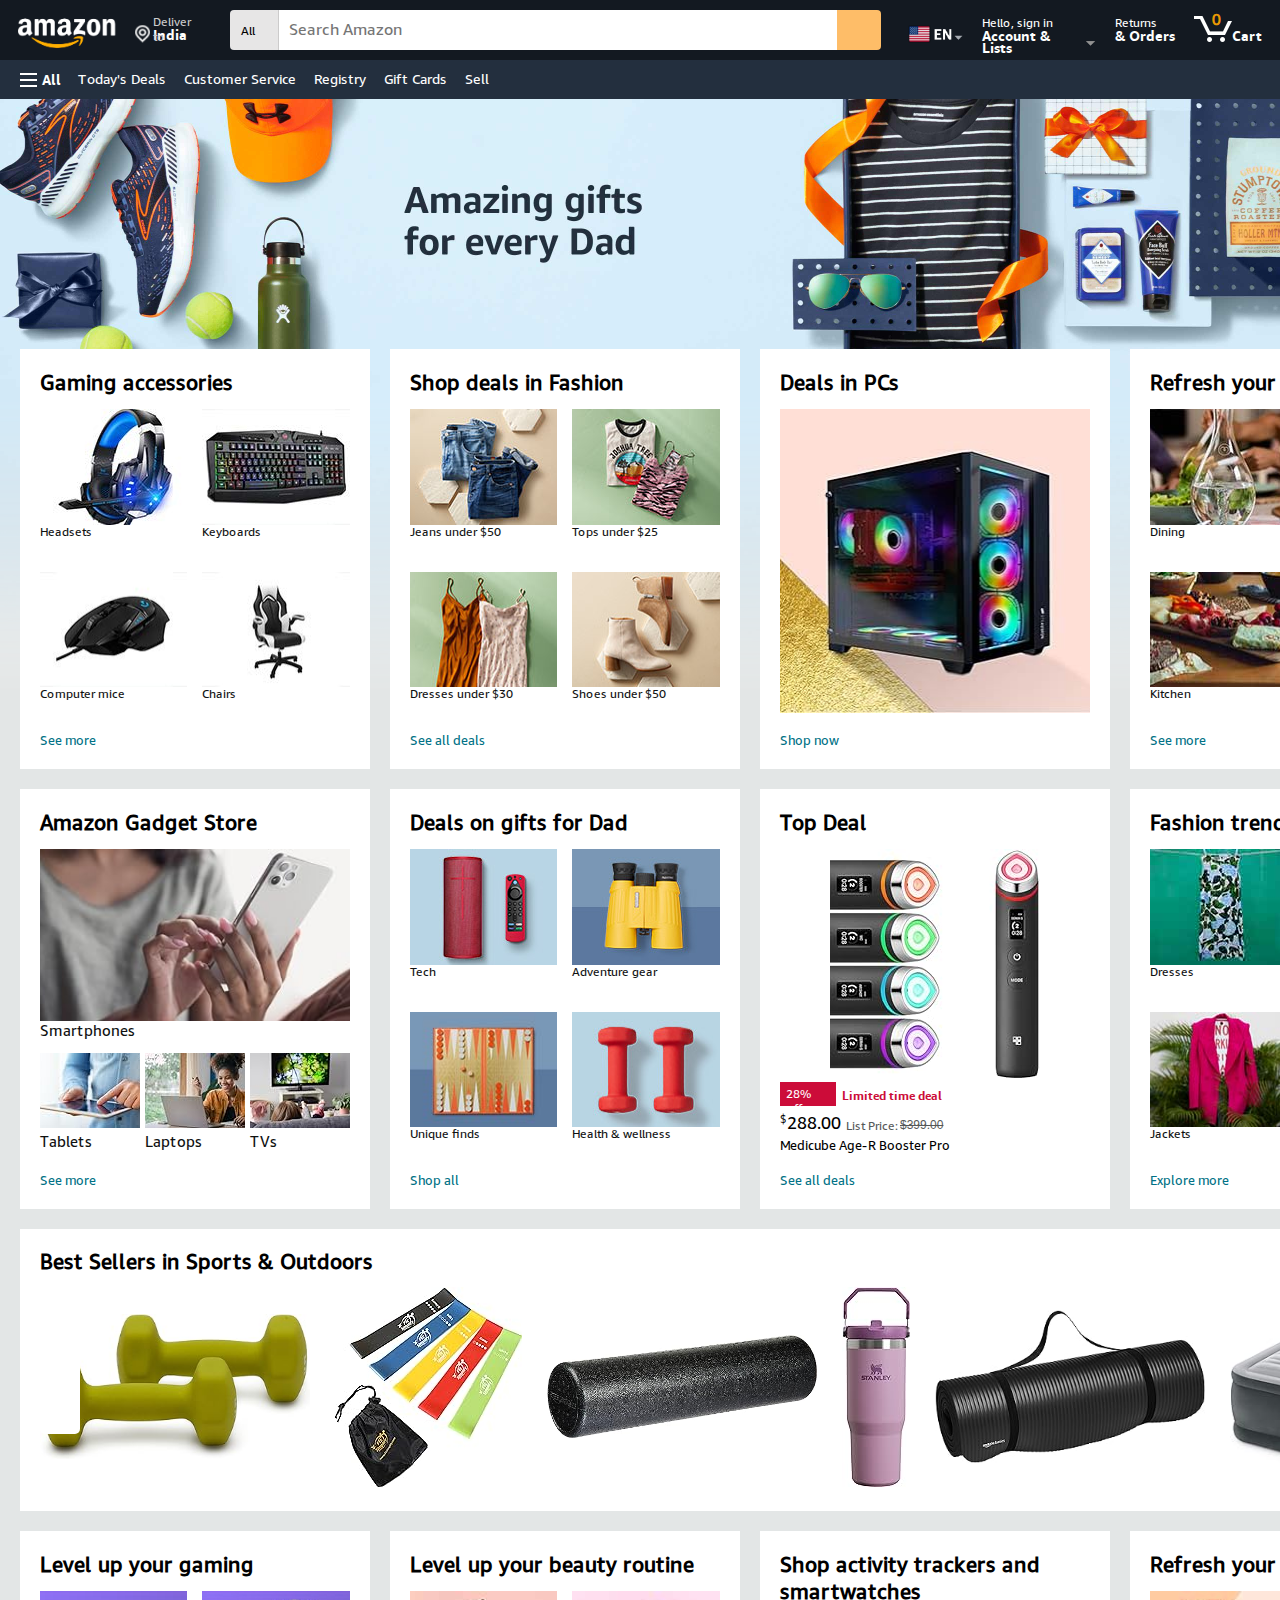
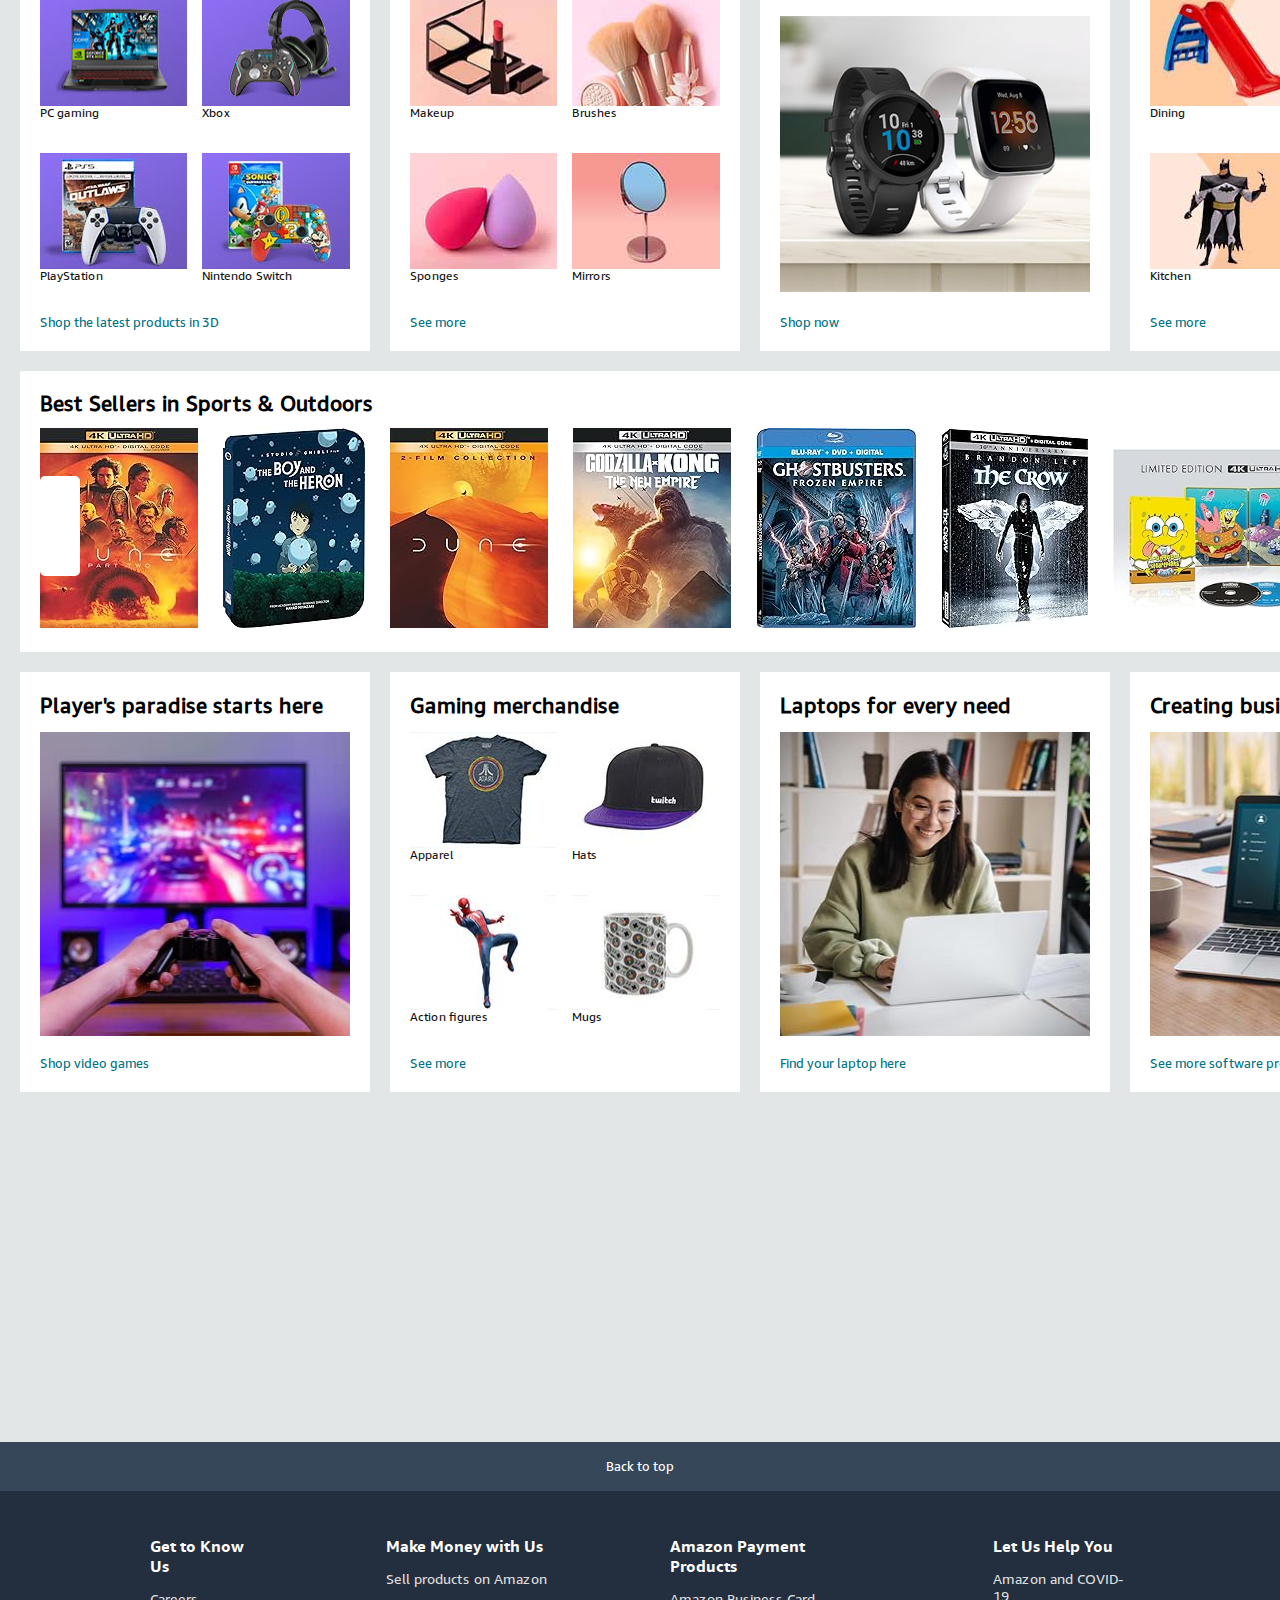
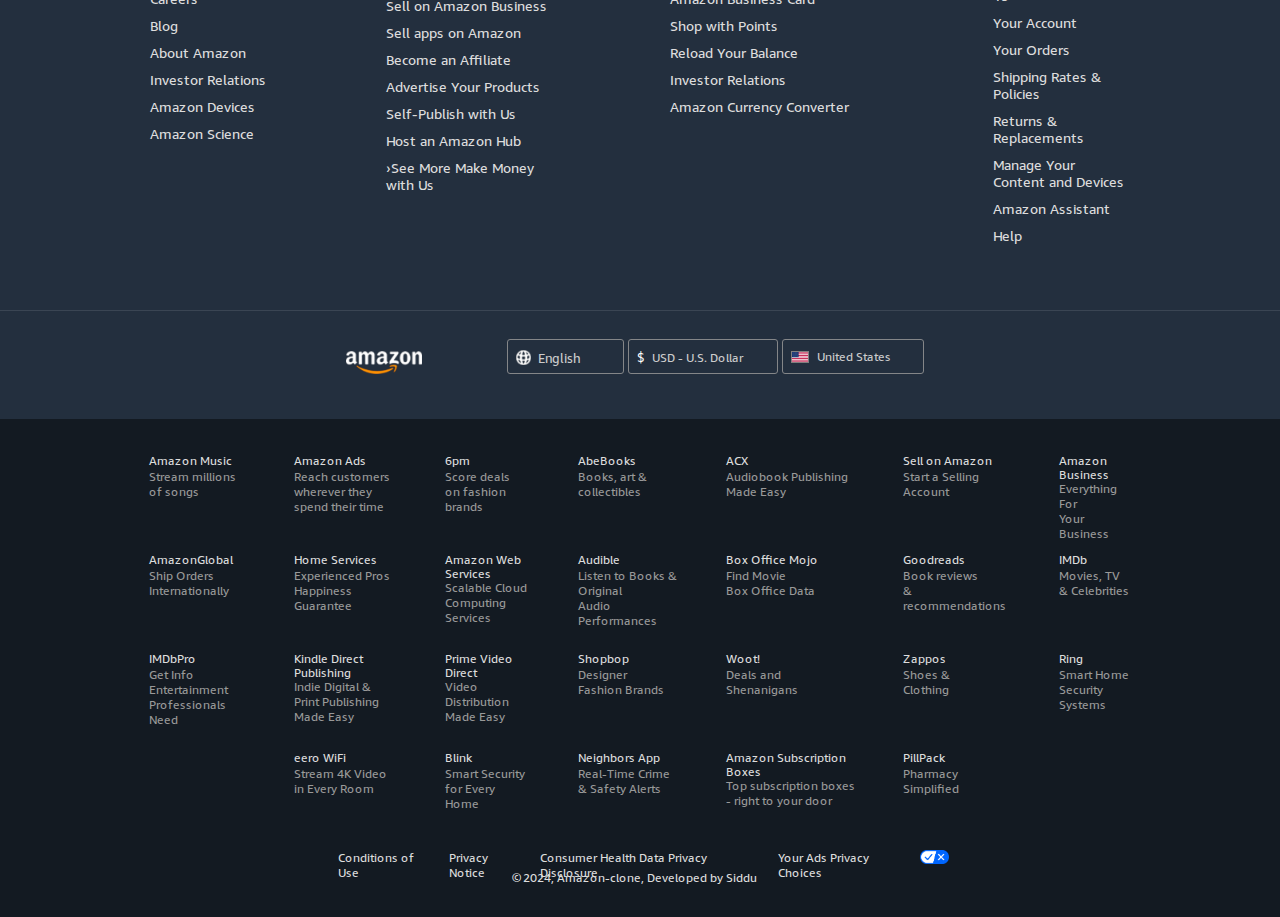
==== commit d7284e0e: "second commit" ====
--- a/index.html
+++ b/index.html
@@ -16,14 +16,14 @@
 
 <body>
   <header>
+    
     <div class="nav-bar">
-      <div class="container">
+      <div class="nav-left">
         <div class="logo">
-          <img class="logo-ss" src="assets/logo0.PNG" width="99px" height="49px" alt="" />
-        </div>
-
-        <div class="loc">
-          <div class="loc-icon">
+          <img src="assets/logo0.PNG" width="99px" height="49px" alt="" />
+        </div>
+        <div class="loc-box">
+          <div class="loc">
             <img src="assets/3.0.PNG" width="15ppx" height="18px" alt="" />
             <div class="add">
               <div class="add">
@@ -33,15 +33,22 @@
             </div>
           </div>
         </div>
-        <div class="nav-search">
-          <select class="search-select">
-            <option class="option">All</option>
-          </select>
-          <input placeholder="Search Amazon" class="search-input" />
-          <div class="search-icon">
-            <i class="fa-solid fa-magnifying-glass"></i>
-          </div>
-        </div>
+      </div>
+
+      <div class="nav-search">
+        <div class="select">
+          <div class="alll">All</div>
+          <img class="dd11" src="assets/6099511.png" width="9px" alt="" />
+        </div>
+        <input placeholder="Search Amazon" class="search-input" />
+        <div class="search-icon">
+          <i class="fa-solid fa-magnifying-glass"></i>
+        </div>
+      </div>
+
+
+
+      <div class="nav-right">
         <div class="lang">
           <div class="en">
             <img src="assets/EN2.png" class="EN" width="55px" height="17.5px" alt="" />
@@ -51,7 +58,7 @@
           <p class="t1">Hello, sign in</p>
           <div class="t2-">
             <p class="t2">Account & Lists</p>
-            <img class="dd" src="assets/60995.png" width="9px" alt="" />
+            <img class="dd1" src="assets/60995.png" width="9px" alt="" />
           </div>
         </div>
         <div class="text2">
@@ -71,6 +78,16 @@
         </div>
       </div>
     </div>
+
+
+
+
+
+
+
+
+
+
     <div class="nav-bar-bar">
       <div class="container2">
         <div onclick="openNav()" class="all1">
--- a/style.css
+++ b/style.css
@@ -2,19 +2,23 @@
   font-family: ember;
   src: url(assets/AmazonEmber.ttf);
 }
+
 @font-face {
   font-family: emberbold;
   src: url(assets/AmazonEmberBold.ttf);
 }
+
 * {
   margin: 0;
   font-family: "ember", Arial;
   border: border-box;
-  
-}
-body{
+
+}
+
+body {
   background-color: #E3E6E6;
 }
+
 .nav-bar {
   height: 60px;
   background-color: rgb(19, 25, 33);
@@ -22,46 +26,48 @@
   display: flex;
   align-items: center;
 }
-.container {
-  height: 100%;
-  width: 100%;
-  display: flex;
+
+.nav-left{
+  position: relative;
+  left: 0;
+  top: 0;
+  display: flex;
+}
+.logo{
+  cursor: pointer;
+  width: 113px;
+  height: 56px;
+  padding-top: 4px;
   margin-left: 11px;
-  margin-right: 11px;
-  align-items: center;
-}
-.logo {
-  display: flex;
-  align-items: center;
-}
-.logo-ss {
+}
+.logo img{
   width: 99px;
-  height: 49px;
+  height: 50px;
   padding: 1px 8px 0px 6px;
+  object-fit: contain;
   margin: 1px;
 }
-.logo-ss:hover {
+.logo img:hover{
+  border: 1px solid white;
+border-radius: 3px;
+}
+/*************box2*********************/
+.loc-box{
+  width: 90.65px;
+  height: 60px;
+  margin-left: 2px;
+}
+.loc{
+  width: 70.635px;
+  height: 50px;
+  padding: 0px 9px;
+  margin: 5px 2px 5px 0px;
+  display: flex;
+  align-items: center;
+}
+.loc:hover{
   border: 1px solid white;
   border-radius: 3px;
-}
-.loc {
-  display: flex;
-  align-items: center;
-  width: 70.638px;
-  height: 50px;
-  padding: 0px 9px 0px 9px;
-  margin: 4.5px 2px 4.5px 0px;
-}
-.loc:hover {
-  border: 1px solid white;
-  border-radius: 3px;
-}
-.loc-icon {
-  display: flex;
-  align-items: center;
-  margin-top: 8px;
-  width: 15px;
-  height: 18px;
 }
 #i {
   width: 52.638px;
@@ -79,46 +85,168 @@
   font-size: 0.75rem;
   color: #cccccc;
   align-items: center;
+  transform: translateY(1.5px);
 }
 .add {
   margin-bottom: 4.5px;
   margin-left: 1.5px;
-}
+  margin-top: 2px;
+}
+.loc img {
+  display: flex;
+  align-items: center;
+  margin-top: 8px;
+  width: 15px;
+  height: 18px;
+}
+/*********************right*************************/
+.nav-right{
+  height: 55px;
+  padding-top:3px;
+  margin-top: 2px;
+  top: 0;
+  right: 0;
+  display: flex;
+}
+.lang {
+  display: flex;
+  width: 55.375px;
+  height: 45px;
+  padding: 0px 9px 5px 9px;
+  margin-left: 7px;
+}
+.lang:hover {
+  border: 1.5px solid white;
+  border-radius: 3px;
+}
+.en {
+  margin-top: 20px;
+}
+.t1 {
+  font-family: "ember";
+  font-size: 11.95px;
+  font-weight: 400;
+  color: white;
+}
+.t2 {
+  font-size: 14px;
+  font-family: "emberbold", Arial;
+  color: white;
+  line-height: 12px;
+}
+.t2- {
+  width: 113.5px;
+  display: flex;
+  align-items: center;
+  gap: 4px;
+}
+.text1 {
+  width: 113.5px;
+  height: 40px;
+  padding: 10px 9px 0px 9px;
+  letter-spacing: normal;
+}
+.text1:hover {
+  border: 1.5px solid white;
+  border-radius: 3px;
+}
+.text2 {
+  width: 60px;
+  height: 40px;
+  padding: 10px 9px 0px 9px;
+  letter-spacing: normal;
+  margin-left: 2px;
+}
+.text2:hover {
+  border: 1.5px solid white;
+  border-radius: 3px;
+}
+.dd1 {
+  transform: translateY(1px);
+}
+.cart {
+  width: 66px;
+  height: 39px;
+  display: flex;
+  padding: 10px 9px 0px 9px;
+  margin-right: 12px;
+}
+.cart:hover{
+  border: 1.5px solid white;
+  border-radius: 3px;
+}
+.o {
+  font-family: "emberbold";
+  font-weight: 600;
+  font-size: 15px;
+  color: rgba(255, 166, 0, 0.932);
+  position: absolute;
+  margin-left: 18.5px;
+  height: 16px;
+  transform: translateY(-5px);
+}
+.t3 {
+  display: flex;
+  margin-top: 15px;
+}
+
+
+
+
+
+
+
+
 .nav-search {
   display: flex;
-  width: 894.912px;
+  width: 100%;
   height: 40px;
   border-radius: 4px;
   margin-top: 10px;
   margin-bottom: 10px;
   margin-left: 13px;
   margin-right: 11px;
-}
-.search-select {
-  border-top-left-radius: 4px;
-  border-bottom-left-radius: 4px;
-  background-color: #f3f3f3;
-  width: 50px;
+  overflow: hidden;
+}
+.select {
+  display: flex;
+  background-color: #e7e6e6;
+  width: 53px;
   text-align: center;
   border: none;
-  font-size: 0.75rem;
+  padding-left: 5px;
+  align-items: center;
+  color: #000000;
+  font-size: 12px;
+  line-height: 33px;
+  border: none;
+  border-right: 1px solid rgb(204, 203, 203);
+}
+
+.alll{
+  margin-left: 6px;
+}
+
+.dd11{
+  margin-left: 9px;
 }
 
 .option {
   font-family: "ember", Arial;
 }
 .search-input {
-  width: 785.112px;
+  width: 100%;
   border: none;
   font-size: 1rem;
   font-family: "ember";
   padding: 7px 10px 10px 10px;
+  overflow: hidden;
+  border: none;
 }
 .search-icon {
-  width: 45px;
+  width: 53px;
   height: 40px;
-  border-top-right-radius: 4px;
-  border-bottom-right-radius: 4px;
+ 
   border: none;
   display: flex;
   align-items: center;
@@ -127,85 +255,26 @@
   background-color: #febd68;
   color: black;
 }
-.lang {
-  display: flex;
-  width: 55.375px;
-  height: 45px;
-  padding: 0px 9px 5px 9px;
-  margin-left: 7px;
-}
-.lang:hover {
-  border: 1.5px solid white;
-  border-radius: 3px;
-}
-.en {
-  margin-top: 20px;
-}
-.t1 {
-  font-family: "ember";
-  font-size: 11.95px;
-  font-weight: 400;
-  color: white;
-}
-.t2 {
-  font-size: 13.8px;
-  font-family: "emberbold", Arial;
-  color: white;
-  line-height: 12px;
-}
-.t2- {
-  display: flex;
-  align-items: center;
-  gap: 4px;
-}
-.text1 {
-  height: 40px;
-  padding: 10px 9px 0px 9px;
-  letter-spacing: normal;
-}
-.text1:hover {
-  border: 1.5px solid white;
-  border-radius: 3px;
-}
-.text2 {
-  height: 40px;
-  padding: 10px 9px 0px 9px;
-  letter-spacing: normal;
-  margin-left: 2px;
-}
-.text2:hover {
-  border: 1.5px solid white;
-  border-radius: 3px;
-}
-.dd {
-  position: absolute;
-  margin-top: 22px;
-  margin-left: 99px;
-}
-.cart {
-  width: 66px;
-  height: 39px;
-  display: flex;
-  padding: 10px 9px 0px 9px;
-}
-.cart:hover{
-  border: 1.5px solid white;
-  border-radius: 3px;
-}
-.o {
-  font-family: "emberbold";
-  font-weight: 600;
-  font-size: 16px;
-  color: orange;
-  position: absolute;
-  margin-left: 18.5px;
-  height: 16px;
-  top: 10px;
-}
-.t3 {
-  display: flex;
-  margin-top: 15px;
-}
+
+
+
+
+
+
+
+
+
+
+
+
+
+
+
+
+
+
+
+
 .nav-bar-bar {
   height: 39px;
   background-color: #232f3e;
